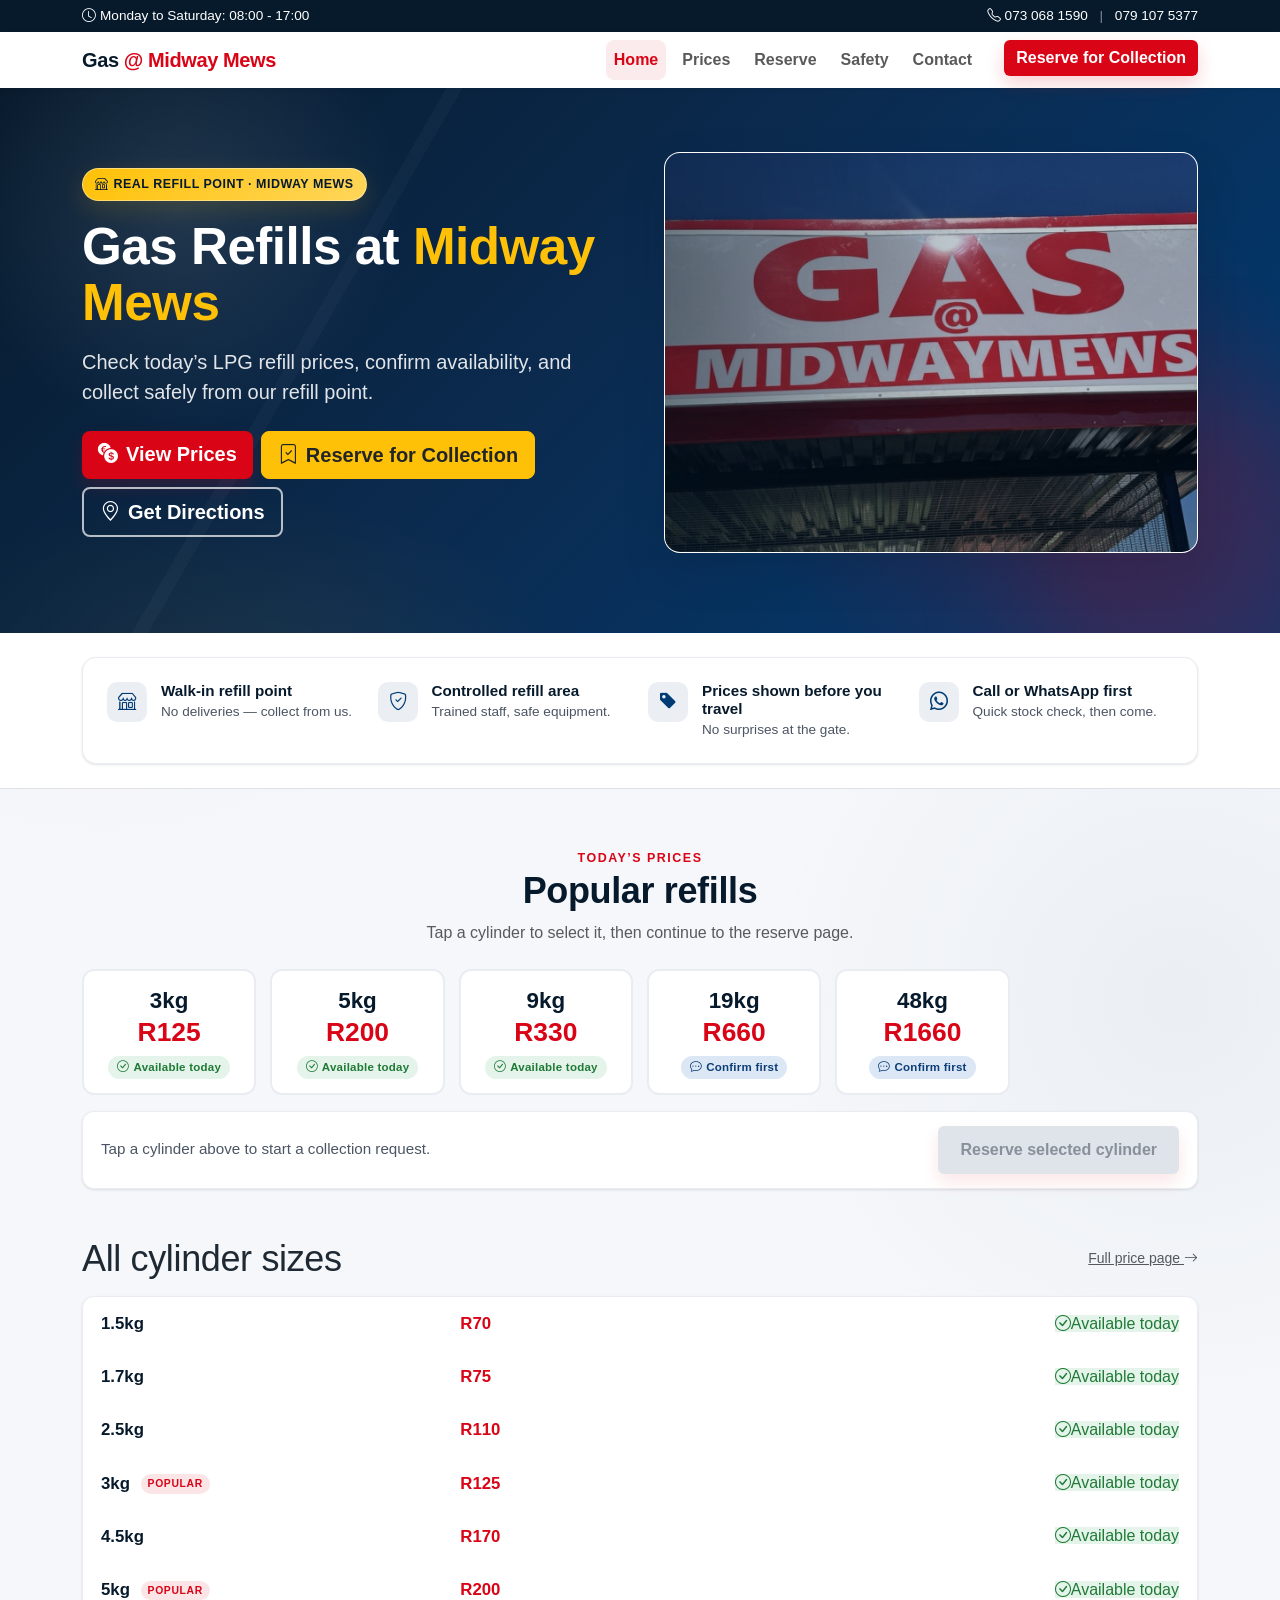
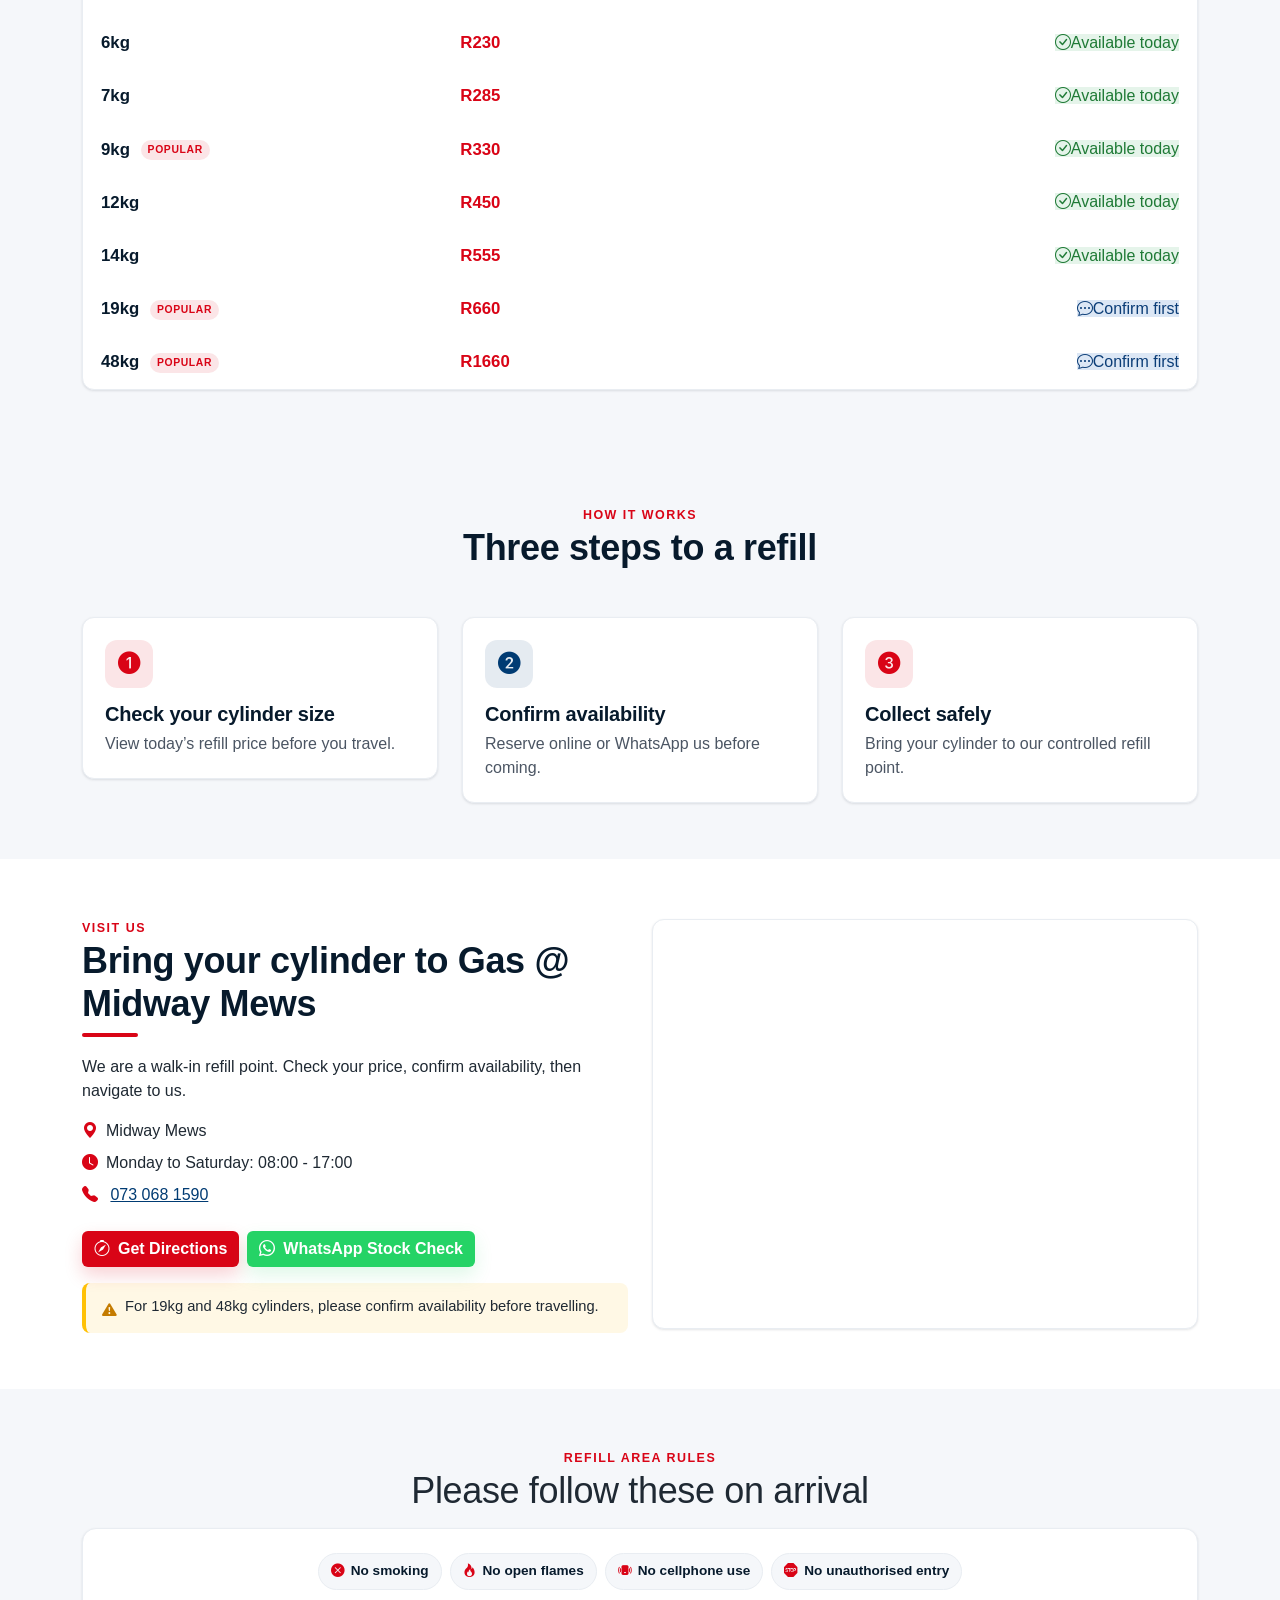
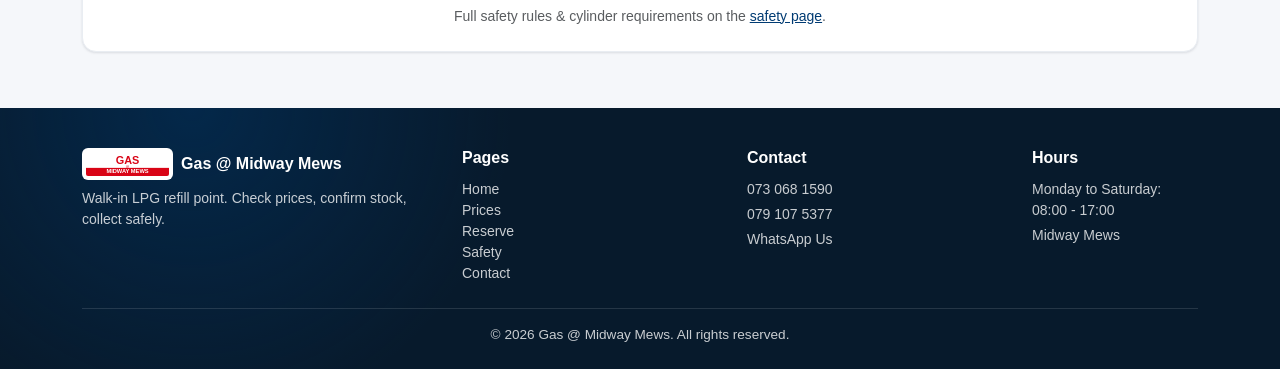
==== index.html @ 33889756 "Initial Gas at Midway Mews site" ====
<!doctype html>
<html lang="en">
<head>
<meta charset="utf-8">
<meta name="viewport" content="width=device-width, initial-scale=1">
<title>Gas Refills at Midway Mews | LPG Refill Prices &amp; Collection</title>
<meta name="description" content="View today's LPG gas refill prices at Midway Mews. Check availability, WhatsApp us, and get directions to our gas refill collection point.">
<meta name="theme-color" content="#D90416">
<link rel="canonical" href="/">
<link rel="icon" href="assets/images/favicon.svg" type="image/svg+xml">
<link rel="shortcut icon" href="assets/images/favicon.svg" type="image/svg+xml">

<meta property="og:type" content="website">
<meta property="og:title" content="Gas Refills at Midway Mews">
<meta property="og:description" content="Check today's LPG refill prices, confirm availability, and collect safely from our refill point.">
<meta property="og:image" content="assets/images/social-share-banner.png">

<link href="https://cdn.jsdelivr.net/npm/bootstrap@5.3.3/dist/css/bootstrap.min.css" rel="stylesheet">
<link href="https://cdn.jsdelivr.net/npm/bootstrap-icons@1.11.3/font/bootstrap-icons.css" rel="stylesheet">
<link href="assets/css/styles.css" rel="stylesheet">

<script type="application/ld+json">
{
  "@context": "https://schema.org",
  "@type": "LocalBusiness",
  "name": "Gas @ Midway Mews",
  "description": "LPG gas cylinder refills and exchange at Midway Mews. Check prices, confirm stock, and collect safely.",
  "telephone": "+27730681590",
  "address": { "@type": "PostalAddress", "streetAddress": "Midway Mews" },
  "geo": {
    "@type": "GeoCoordinates",
    "latitude": -25.98688339781942,
    "longitude": 28.111762832127948
  },
  "hasMap": "https://www.google.com/maps?q=-25.98688339781942,28.111762832127948",
  "openingHours": "Mo-Sa 08:00-17:00",
  "priceRange": "R70 - R1660",
  "image": "assets/images/hero-store-wide.jpg"
}
</script>
</head>
<body>

<!-- Top strip -->
<div class="top-strip">
  <div class="container d-flex justify-content-between align-items-center flex-wrap gap-2">
    <span><i class="bi bi-clock me-1"></i><span data-trading-hours>Mon-Sat 08:00 - 17:00</span></span>
    <span class="d-none d-sm-inline">
      <a href="#" data-tel="primary_phone"><i class="bi bi-telephone me-1"></i><span data-tel-display="primary_phone">073 068 1590</span></a>
      <span class="mx-2 opacity-50">|</span>
      <a href="#" data-tel="secondary_phone"><span data-tel-display="secondary_phone">079 107 5377</span></a>
    </span>
  </div>
</div>

<!-- Navbar -->
<nav class="navbar navbar-expand-md bg-white sticky-top">
  <div class="container">
    <a class="navbar-brand navbar-brand-wordmark" href="index.html" aria-label="Gas at Midway Mews home">
      Gas <span class="accent">@ Midway Mews</span>
    </a>
    <button class="navbar-toggler" type="button" data-bs-toggle="collapse" data-bs-target="#mainNav">
      <span class="navbar-toggler-icon"></span>
    </button>
    <div class="collapse navbar-collapse justify-content-end" id="mainNav">
      <ul class="navbar-nav gap-md-2">
        <li class="nav-item"><a class="nav-link" href="index.html">Home</a></li>
        <li class="nav-item"><a class="nav-link" href="prices.html">Prices</a></li>
        <li class="nav-item"><a class="nav-link" href="reserve.html">Reserve</a></li>
        <li class="nav-item"><a class="nav-link" href="safety.html">Safety</a></li>
        <li class="nav-item"><a class="nav-link" href="contact.html">Contact</a></li>
        <li class="nav-item ms-md-3"><a class="btn btn-brand-red" href="reserve.html">Reserve for Collection</a></li>
      </ul>
    </div>
  </div>
</nav>

<!-- Hero -->
<header class="hero-section">
  <div class="container">
    <div class="row align-items-center g-5">
      <div class="col-lg-6">
        <span class="hero-badge"><i class="bi bi-shop"></i> Real refill point &middot; Midway Mews</span>
        <h1>Gas Refills at <span class="text-warning">Midway Mews</span></h1>
        <p class="lead mt-3">
          Check today&rsquo;s LPG refill prices, confirm availability, and collect safely from our refill point.
        </p>
        <div class="d-flex flex-wrap gap-2 mt-4">
          <a href="#prices" class="btn btn-brand-red btn-lg"><i class="bi bi-currency-exchange me-2"></i>View Prices</a>
          <a href="reserve.html" class="btn btn-warning btn-lg fw-semibold text-dark"><i class="bi bi-bookmark-check me-2"></i>Reserve for Collection</a>
          <a href="#" data-map class="btn btn-brand-outline btn-lg"><i class="bi bi-geo-alt me-2"></i>Get Directions</a>
        </div>
      </div>
      <div class="col-lg-6">
        <figure class="hero-img-wrap m-0">
          <img src="assets/images/hero-store-wide.jpg"
               alt="Gas @ Midway Mews shop signage"
               loading="eager" decoding="async"
               width="1200" height="900">
        </figure>
      </div>
    </div>
  </div>
</header>

<!-- Trust strip -->
<section class="py-4 bg-white border-bottom">
  <div class="container">
    <div class="trust-strip">
      <div class="row g-3">
        <div class="col-6 col-md-3">
          <div class="trust-item">
            <span class="ico"><i class="bi bi-shop"></i></span>
            <div>
              <p class="label">Walk-in refill point</p>
              <p class="desc">No deliveries &mdash; collect from us.</p>
            </div>
          </div>
        </div>
        <div class="col-6 col-md-3">
          <div class="trust-item">
            <span class="ico"><i class="bi bi-shield-check"></i></span>
            <div>
              <p class="label">Controlled refill area</p>
              <p class="desc">Trained staff, safe equipment.</p>
            </div>
          </div>
        </div>
        <div class="col-6 col-md-3">
          <div class="trust-item">
            <span class="ico"><i class="bi bi-tag-fill"></i></span>
            <div>
              <p class="label">Prices shown before you travel</p>
              <p class="desc">No surprises at the gate.</p>
            </div>
          </div>
        </div>
        <div class="col-6 col-md-3">
          <div class="trust-item">
            <span class="ico"><i class="bi bi-whatsapp"></i></span>
            <div>
              <p class="label">Call or WhatsApp first</p>
              <p class="desc">Quick stock check, then come.</p>
            </div>
          </div>
        </div>
      </div>
    </div>
  </div>
</section>

<!-- Prices -->
<section id="prices">
  <div class="container">
    <div class="text-center mb-4">
      <span class="section-eyebrow">Today&rsquo;s prices</span>
      <h2 class="section-title">Popular refills</h2>
      <p class="text-muted mb-0">Tap a cylinder to select it, then continue to the reserve page.</p>
    </div>

    <!-- Popular refills (3, 5, 9, 19, 48 kg) -->
    <div id="popularGrid" class="price-grid mb-3" role="group" aria-label="Popular cylinder sizes">
      <!-- populated by app.js -->
    </div>

    <!-- Single action bar replaces per-card buttons -->
    <div class="selection-bar mb-5">
      <div class="selection-text">
        <span id="reserveSelectionLabel">Tap a cylinder above to start a collection request.</span>
      </div>
      <button type="button" id="reserveSelectedBtn" class="btn btn-reserve-selected" disabled>
        Reserve selected cylinder
      </button>
    </div>

    <!-- Full size list -->
    <div class="d-flex align-items-center justify-content-between mb-3">
      <h3 class="section-title h4 mb-0">All cylinder sizes</h3>
      <a class="small text-muted" href="prices.html">Full price page <i class="bi bi-arrow-right"></i></a>
    </div>
    <div id="allSizesList" class="size-list" role="group" aria-label="All cylinder sizes">
      <!-- populated by app.js -->
    </div>
  </div>
</section>

<!-- Three steps -->
<section>
  <div class="container">
    <div class="text-center mb-5">
      <span class="section-eyebrow">How it works</span>
      <h2 class="section-title">Three steps to a refill</h2>
    </div>
    <div class="row g-4">
      <div class="col-md-4">
        <div class="info-card">
          <div class="icon-wrap"><i class="bi bi-1-circle-fill"></i></div>
          <h5>Check your cylinder size</h5>
          <p>View today&rsquo;s refill price before you travel.</p>
        </div>
      </div>
      <div class="col-md-4">
        <div class="info-card blue">
          <div class="icon-wrap"><i class="bi bi-2-circle-fill"></i></div>
          <h5>Confirm availability</h5>
          <p>Reserve online or WhatsApp us before coming.</p>
        </div>
      </div>
      <div class="col-md-4">
        <div class="info-card">
          <div class="icon-wrap"><i class="bi bi-3-circle-fill"></i></div>
          <h5>Collect safely</h5>
          <p>Bring your cylinder to our controlled refill point.</p>
        </div>
      </div>
    </div>
  </div>
</section>

<!-- Location -->
<section id="location" class="bg-white">
  <div class="container">
    <div class="row g-4 align-items-center">
      <div class="col-md-6">
        <span class="section-eyebrow">Visit us</span>
        <h2 class="section-title">Bring your cylinder to <span data-business-name>Gas @ Midway Mews</span></h2>
        <div class="divider-red"></div>
        <p class="mb-3">
          We are a walk-in refill point. Check your price, confirm availability, then navigate to us.
        </p>
        <ul class="list-unstyled mb-4">
          <li class="mb-2"><i class="bi bi-geo-alt-fill text-brand-red me-2"></i><span data-address>Midway Mews</span></li>
          <li class="mb-2"><i class="bi bi-clock-fill text-brand-red me-2"></i><span data-trading-hours>Mon-Sat 08:00 - 17:00</span></li>
          <li class="mb-2"><i class="bi bi-telephone-fill text-brand-red me-2"></i>
            <a href="#" data-tel="primary_phone"><span data-tel-display="primary_phone">073 068 1590</span></a>
          </li>
        </ul>

        <div class="d-flex flex-wrap gap-2 mb-3">
          <a href="#" data-map class="btn btn-brand-red"><i class="bi bi-compass me-2"></i>Get Directions</a>
          <a href="#" data-wa="whatsapp_number"
             data-wa-msg="Hi Gas @ Midway Mews, I'd like to do a quick stock check before coming through. Cylinder size: "
             class="btn btn-whatsapp"><i class="bi bi-whatsapp me-2"></i>WhatsApp Stock Check</a>
        </div>

        <div class="location-note d-flex gap-2 align-items-start">
          <i class="bi bi-exclamation-triangle-fill mt-1"></i>
          <div>For 19kg and 48kg cylinders, please confirm availability before travelling.</div>
        </div>
      </div>
      <div class="col-md-6">
        <div class="rounded-xl shadow-soft overflow-hidden" style="aspect-ratio:4/3;background:#fff">
          <iframe data-map-embed src="about:blank" width="100%" height="100%"
            style="border:0" loading="lazy" title="Map to Gas @ Midway Mews"
            referrerpolicy="no-referrer-when-downgrade"></iframe>
        </div>
      </div>
    </div>
  </div>
</section>

<!-- Safety chips -->
<section>
  <div class="container">
    <div class="text-center mb-3">
      <span class="section-eyebrow">Refill area rules</span>
      <h2 class="section-title h3">Please follow these on arrival</h2>
    </div>
    <div class="trust-strip">
      <div class="safety-chips justify-content-center">
        <span class="safety-chip"><i class="bi bi-x-circle-fill"></i> No smoking</span>
        <span class="safety-chip"><i class="bi bi-fire"></i> No open flames</span>
        <span class="safety-chip"><i class="bi bi-phone-vibrate-fill"></i> No cellphone use</span>
        <span class="safety-chip"><i class="bi bi-sign-stop-fill"></i> No unauthorised entry</span>
      </div>
      <p class="small text-muted text-center mt-3 mb-0">
        Full safety rules &amp; cylinder requirements on the
        <a href="safety.html">safety page</a>.
      </p>
    </div>
  </div>
</section>

<!-- Footer -->
<footer class="site-footer">
  <div class="container">
    <div class="row g-4 align-items-start">
      <div class="col-md-4">
        <div class="d-flex align-items-center gap-2 mb-2">
          <img src="assets/images/logo-midway-mews.svg" alt="" height="32" style="height:32px;width:auto;background:#fff;border-radius:6px;padding:4px">
          <span class="fw-bold text-white" data-business-name>Gas @ Midway Mews</span>
        </div>
        <p class="small mb-0">Walk-in LPG refill point. Check prices, confirm stock, collect safely.</p>
      </div>
      <div class="col-6 col-md-3">
        <h6>Pages</h6>
        <a href="index.html" class="d-block small">Home</a>
        <a href="prices.html" class="d-block small">Prices</a>
        <a href="reserve.html" class="d-block small">Reserve</a>
        <a href="safety.html" class="d-block small">Safety</a>
        <a href="contact.html" class="d-block small">Contact</a>
      </div>
      <div class="col-6 col-md-3">
        <h6>Contact</h6>
        <p class="small mb-1"><a href="#" data-tel="primary_phone"><span data-tel-display="primary_phone">073 068 1590</span></a></p>
        <p class="small mb-1"><a href="#" data-tel="secondary_phone"><span data-tel-display="secondary_phone">079 107 5377</span></a></p>
        <p class="small mb-0"><a href="#" data-wa="whatsapp_number">WhatsApp Us</a></p>
      </div>
      <div class="col-md-2">
        <h6>Hours</h6>
        <p class="small mb-1" data-trading-hours>Mon-Sat 08:00 - 17:00</p>
        <p class="small mb-0" data-address>Midway Mews</p>
      </div>
    </div>
    <div class="copyright text-center">
      &copy; <span id="year"></span> <span data-business-name>Gas @ Midway Mews</span>. All rights reserved.
    </div>
  </div>
</footer>

<!-- Mobile sticky action bar -->
<div class="mobile-action-bar">
  <a href="#" data-tel="primary_phone"><span class="ico"><i class="bi bi-telephone-fill"></i></span>Call</a>
  <a href="#" data-wa="whatsapp_number" class="wa"><span class="ico"><i class="bi bi-whatsapp"></i></span>WhatsApp</a>
  <a href="#" data-map><span class="ico"><i class="bi bi-geo-alt-fill"></i></span>Directions</a>
</div>

<script src="https://cdn.jsdelivr.net/npm/bootstrap@5.3.3/dist/js/bootstrap.bundle.min.js"></script>
<script src="assets/js/app.js"></script>
<script>document.getElementById('year').textContent = new Date().getFullYear();</script>
</body>
</html>
---- assets/css/styles.css ----
/* =============================================================
   Gas @ Midway Mews — Brand Stylesheet
   Layered on top of Bootstrap 5.
   ============================================================= */

:root {
  --brand-red:        #D90416;
  --brand-red-dark:   #A80010;
  --brand-red-soft:   #FFF1F2;
  --brand-blue:       #003B73;
  --brand-navy:       #071A2C;
  --brand-yellow:     #FFC107;
  --brand-green:      #1f8a3d;
  --brand-whatsapp:   #25D366;
  --grey-50:          #F5F7FA;
  --grey-100:         #E9EDF2;
  --grey-200:         #CDD6E0;
  --grey-700:         #4B5563;
  --text-dark:        #1F2933;
  --surface:          #FFFFFF;
  --radius-sm:        8px;
  --radius-md:        12px;
  --radius-lg:        16px;
  --shadow-sm: 0 1px 3px rgba(7, 26, 44, 0.08), 0 1px 2px rgba(7, 26, 44, 0.04);
  --shadow-md: 0 8px 24px rgba(7, 26, 44, 0.10);
  --shadow-lg: 0 18px 44px rgba(7, 26, 44, 0.16);
  --shadow-red: 0 10px 24px rgba(217, 4, 22, 0.18);
  --transition-fast: 160ms ease;
  --transition-med: 320ms cubic-bezier(.2, .8, .2, 1);
}

/* ---------- Base ---------- */
html { scroll-behavior: smooth; }
body {
  font-family: 'Inter', -apple-system, BlinkMacSystemFont, 'Segoe UI',
               Roboto, Oxygen, Ubuntu, sans-serif;
  color: var(--text-dark);
  background:
    radial-gradient(circle at 8% 12%, rgba(217, 4, 22, 0.035), transparent 28rem),
    radial-gradient(circle at 92% 28%, rgba(0, 59, 115, 0.045), transparent 26rem),
    var(--grey-50);
  -webkit-font-smoothing: antialiased;
  overflow-x: hidden;
  padding-bottom: 88px; /* room for mobile sticky bar */
}
@media (min-width: 768px) {
  body { padding-bottom: 0; }
}

h1, h2, h3, h4, h5 {
  font-weight: 700;
  letter-spacing: -0.01em;
  color: var(--brand-navy);
}

a { color: var(--brand-blue); }
a:hover { color: var(--brand-red); }
a, button, .btn, .form-control, .form-select {
  transition:
    color var(--transition-fast),
    background-color var(--transition-fast),
    border-color var(--transition-fast),
    box-shadow var(--transition-fast),
    transform var(--transition-fast),
    opacity var(--transition-fast);
}

:focus-visible {
  outline: 3px solid rgba(217, 4, 22, 0.28);
  outline-offset: 3px;
}

/* ---------- Brand utilities ---------- */
.text-brand-red    { color: var(--brand-red) !important; }
.text-brand-blue   { color: var(--brand-blue) !important; }
.text-brand-navy   { color: var(--brand-navy) !important; }
.bg-brand-red      { background-color: var(--brand-red) !important; color: #fff; }
.bg-brand-blue     { background-color: var(--brand-blue) !important; color: #fff; }
.bg-brand-navy     { background-color: var(--brand-navy) !important; color: #fff; }
.bg-brand-grey     { background-color: var(--grey-50) !important; }

.btn-brand-red {
  background: var(--brand-red);
  color: #fff;
  border: 0;
  font-weight: 600;
  box-shadow: 0 8px 18px rgba(217, 4, 22, 0.18);
}
.btn-brand-red:hover, .btn-brand-red:focus {
  background: var(--brand-red-dark);
  color: #fff;
  transform: translateY(-1px);
  box-shadow: var(--shadow-red);
}
.btn-brand-red:active {
  transform: translateY(0);
  box-shadow: 0 4px 10px rgba(217, 4, 22, 0.16);
}
.btn-brand-outline {
  background: transparent;
  color: #fff;
  border: 2px solid rgba(255,255,255,0.7);
  font-weight: 600;
}
.btn-brand-outline:hover {
  background: #fff;
  color: var(--brand-navy);
  transform: translateY(-1px);
  box-shadow: 0 10px 22px rgba(255,255,255,0.12);
}
.btn-whatsapp {
  background: var(--brand-whatsapp);
  color: #fff;
  border: 0;
  font-weight: 600;
  box-shadow: 0 8px 18px rgba(37, 211, 102, 0.15);
}
.btn-whatsapp:hover, .btn-whatsapp:focus {
  background: #1eb858;
  color: #fff;
  transform: translateY(-1px);
  box-shadow: 0 10px 22px rgba(37, 211, 102, 0.20);
}
.btn-whatsapp:active,
.btn-brand-outline:active {
  transform: translateY(0);
  box-shadow: var(--shadow-sm);
}
.btn i {
  transition: transform var(--transition-fast);
}
.btn:hover i {
  transform: translateX(1px);
}

/* ---------- Top bar ---------- */
.top-strip {
  background: var(--brand-navy);
  color: #fff;
  font-size: 0.85rem;
  padding: 6px 0;
}
.top-strip a { color: #fff; text-decoration: none; }
.top-strip a:hover { color: var(--brand-yellow); }

.navbar-brand-wordmark {
  font-weight: 800;
  font-size: 1.25rem;
  letter-spacing: -0.02em;
  color: var(--brand-navy);
}
.navbar-brand-wordmark .accent { color: var(--brand-red); }

.navbar {
  box-shadow: var(--shadow-sm);
  transition: box-shadow var(--transition-med), background-color var(--transition-med), backdrop-filter var(--transition-med);
}
.navbar.navbar-scrolled {
  background: rgba(255,255,255,0.94) !important;
  backdrop-filter: blur(12px);
  box-shadow: 0 8px 24px rgba(7, 26, 44, 0.12);
}
.navbar .nav-link {
  border-radius: var(--radius-sm);
  font-weight: 600;
  padding-inline: 0.75rem;
  position: relative;
}
.navbar .nav-link:hover {
  background: rgba(217, 4, 22, 0.06);
}
.navbar .nav-link.active {
  color: var(--brand-red) !important;
  background: rgba(217, 4, 22, 0.08);
}

/* ---------- Hero ---------- */
.hero-section {
  background:
    radial-gradient(circle at 14% 22%, rgba(255,255,255,0.10), transparent 14rem),
    radial-gradient(circle at 82% 70%, rgba(217, 4, 22, 0.20), transparent 18rem),
    linear-gradient(135deg, var(--brand-navy) 0%, #0B2B50 48%, var(--brand-blue) 100%);
  color: #fff;
  padding: 64px 0 80px;
  position: relative;
  overflow: hidden;
}
.hero-section::before {
  content: '';
  position: absolute;
  inset: 0;
  background:
    linear-gradient(120deg, transparent 0 28%, rgba(255,255,255,0.04) 28% 29%, transparent 29% 100%),
    radial-gradient(ellipse at 18% 110%, rgba(255, 193, 7, 0.10), transparent 22rem);
  opacity: 0.7;
  pointer-events: none;
}
.hero-section::after {
  content: '';
  position: absolute;
  right: -120px; bottom: -120px;
  width: 360px; height: 360px;
  border-radius: 50%;
  background: rgba(217, 4, 22, 0.18);
  filter: blur(60px);
  pointer-events: none;
  animation: heroGlow 9s ease-in-out infinite alternate;
}
.hero-section > .container {
  position: relative;
  z-index: 1;
}
.hero-section h1 {
  color: #fff;
  font-size: clamp(2rem, 4vw, 3.25rem);
  line-height: 1.1;
}
.hero-section .lead {
  color: rgba(255,255,255,0.88);
  max-width: 540px;
}
.hero-badge {
  display: inline-flex;
  align-items: center;
  gap: 6px;
  background: linear-gradient(135deg, var(--brand-yellow), #FFD65A);
  color: var(--brand-navy);
  font-weight: 700;
  font-size: 0.78rem;
  letter-spacing: 0.04em;
  text-transform: uppercase;
  padding: 6px 12px;
  border: 1px solid rgba(255,255,255,0.40);
  border-radius: 999px;
  box-shadow: 0 8px 24px rgba(255, 193, 7, 0.14);
  margin-bottom: 18px;
}
.hero-img-wrap {
  position: relative;
  border: 1px solid rgba(255,255,255,0.18);
  border-radius: var(--radius-lg);
  overflow: hidden;
  box-shadow: var(--shadow-lg);
  background: #fff;
  aspect-ratio: 4 / 3;
  transition: transform var(--transition-med), box-shadow var(--transition-med), border-color var(--transition-med);
}
.hero-img-wrap:hover {
  border-color: rgba(255,255,255,0.34);
  box-shadow: 0 24px 56px rgba(7, 26, 44, 0.24);
  transform: translateY(-2px);
}
.hero-img-wrap::after {
  content: '';
  position: absolute;
  inset: 0;
  background: linear-gradient(180deg, transparent 55%, rgba(7, 26, 44, 0.20));
  pointer-events: none;
}
.hero-img-wrap img {
  width: 100%;
  height: 100%;
  object-fit: cover;
  display: block;
}
/* ---------- Section spacing ---------- */
section { padding: 56px 0; }
main > section:nth-child(even):not(.bg-white) {
  background:
    radial-gradient(circle at 85% 18%, rgba(0, 59, 115, 0.035), transparent 22rem),
    var(--grey-50);
}
@media (max-width: 575px) {
  section { padding: 40px 0; }
}
.section-title {
  font-size: clamp(1.6rem, 3vw, 2.25rem);
  margin-bottom: 8px;
}
.section-eyebrow {
  text-transform: uppercase;
  letter-spacing: 0.12em;
  font-weight: 600;
  font-size: 0.78rem;
  color: var(--brand-red);
}
.divider-red {
  width: 56px;
  height: 4px;
  background: linear-gradient(90deg, var(--brand-red), var(--brand-red-dark));
  border-radius: 999px;
  margin: 0 0 18px;
}

/* ---------- Price cards (selectable) ---------- */
.price-grid {
  display: grid;
  grid-template-columns: repeat(auto-fill, minmax(160px, 1fr));
  gap: 14px;
}
.price-card {
  background: #fff;
  border: 2px solid var(--grey-100);
  border-radius: var(--radius-md);
  padding: 18px 14px 14px;
  text-align: center;
  position: relative;
  cursor: pointer;
  user-select: none;
  overflow: hidden;
  transition: transform var(--transition-med), box-shadow var(--transition-med),
              border-color var(--transition-med), background-color var(--transition-med);
}
.price-card::after {
  content: '';
  position: absolute;
  inset: auto -20% -45% -20%;
  height: 70%;
  background: radial-gradient(circle, rgba(217, 4, 22, 0.12), transparent 58%);
  opacity: 0;
  pointer-events: none;
  transition: opacity var(--transition-med);
}
.price-card:hover {
  transform: translateY(-3px);
  box-shadow: var(--shadow-md), 0 0 0 1px rgba(217, 4, 22, 0.08);
  border-color: rgba(217, 4, 22, 0.28);
}
.price-card:hover::after {
  opacity: 1;
}
.price-card:focus-visible {
  outline: 0;
  border-color: var(--brand-blue);
  box-shadow: 0 0 0 3px rgba(0, 59, 115, 0.18);
}
.price-card.selected {
  border-color: var(--brand-red);
  background: linear-gradient(180deg, #fff 0%, #fff1f2 100%);
  box-shadow: var(--shadow-red);
}
.price-card.summary-updated {
  animation: selectedTap 300ms ease;
}
.price-card.selected::before {
  content: '\F26B'; /* bi-check-circle-fill */
  font-family: 'bootstrap-icons';
  position: absolute;
  top: 8px; right: 10px;
  color: var(--brand-red);
  font-size: 1.1rem;
  line-height: 1;
}
.price-card.disabled {
  opacity: 0.6;
  cursor: not-allowed;
  background: var(--grey-50);
}
.price-card.disabled:hover {
  transform: none;
  box-shadow: none;
}
.price-card .size {
  font-size: 1.4rem;
  font-weight: 800;
  color: var(--brand-navy);
  line-height: 1.1;
}
.price-card .price {
  font-size: 1.65rem;
  font-weight: 800;
  color: var(--brand-red);
  margin: 6px 0 8px;
  line-height: 1;
}
.price-card .availability {
  font-size: 0.72rem;
  font-weight: 600;
  letter-spacing: 0.02em;
  display: inline-flex;
  align-items: center;
  gap: 4px;
  padding: 3px 9px;
  border-radius: 999px;
  position: relative;
  z-index: 1;
}
.availability.available     { background: #E5F4EA; color: #1f7a36; }
.availability.low_stock     { background: #FFF4D6; color: #8a6a00; }
.availability.confirm_first { background: #DCE7F5; color: #0b3d77; }
.availability.out_of_stock  { background: #F5DCDC; color: #962020; }
.badge.bg-danger {
  background: linear-gradient(135deg, var(--brand-red), var(--brand-red-dark)) !important;
  border-radius: 999px;
  box-shadow: 0 5px 12px rgba(217, 4, 22, 0.18);
  font-size: 0.68rem;
  letter-spacing: 0.02em;
}

/* ---------- Prices page ---------- */
.prices-content {
  background: var(--grey-50);
}
.price-meta {
  background: #fff;
  border: 1px solid var(--grey-100);
  border-left: 4px solid var(--brand-red);
  border-radius: 8px;
  box-shadow: var(--shadow-sm);
  color: var(--grey-700);
  display: flex;
  flex-wrap: wrap;
  gap: 10px 22px;
  padding: 12px 16px;
  font-size: 0.92rem;
}
.price-meta span {
  display: inline-flex;
  align-items: center;
}
.price-meta i {
  color: var(--brand-red);
}
.price-section-copy {
  color: var(--grey-700);
  margin-bottom: 18px;
  max-width: 620px;
}
.price-table-card {
  background: #fff;
  border: 1px solid var(--grey-100);
  border-radius: var(--radius-md);
  box-shadow: var(--shadow-md);
  overflow: hidden;
}
.price-table {
  min-width: 680px;
}
.price-table thead th {
  background: var(--brand-navy);
  color: #fff;
  border: 0;
  font-size: 0.78rem;
  letter-spacing: 0.07em;
  padding: 16px 18px;
  text-transform: uppercase;
  white-space: nowrap;
}
.price-table tbody td {
  border-color: var(--grey-100);
  padding: 16px 18px;
  vertical-align: middle;
}
.price-table tbody tr:nth-child(even) {
  background: #FAFBFC;
}
.price-table tbody tr:hover {
  background: #FFF7F7;
}
.price-table .availability {
  font-size: 0.78rem;
  font-weight: 700;
  display: inline-flex;
  align-items: center;
  gap: 5px;
  padding: 5px 10px;
  border-radius: 999px;
  white-space: nowrap;
}
.price-table-action {
  min-width: 86px;
}
.proof-card {
  background: #fff;
  border: 1px solid var(--grey-100);
  border-radius: var(--radius-md);
  box-shadow: var(--shadow-sm);
  overflow: hidden;
  transition: transform var(--transition-med), box-shadow var(--transition-med), border-color var(--transition-med);
}
.proof-card:hover {
  transform: translateY(-2px);
  border-color: rgba(0, 59, 115, 0.18);
  box-shadow: var(--shadow-md);
}
.proof-card img {
  aspect-ratio: 4 / 3;
  display: block;
  height: auto;
  object-fit: cover;
  width: 100%;
}
.proof-card figcaption {
  color: var(--brand-navy);
  font-size: 0.86rem;
  font-weight: 700;
  padding: 10px 12px;
}
.price-final-cta {
  background:
    radial-gradient(circle at 85% 15%, rgba(217, 4, 22, 0.20), transparent 16rem),
    linear-gradient(135deg, var(--brand-navy), #0B2B50);
  color: #fff;
  border-radius: var(--radius-md);
  box-shadow: var(--shadow-md);
  padding: 32px 20px;
}
.price-final-cta h2 {
  color: #fff;
}
.price-final-cta p {
  color: rgba(255,255,255,0.82);
}
@media (max-width: 575px) {
  .price-meta {
    display: block;
  }
  .price-meta span + span {
    margin-top: 6px;
  }
  .price-table thead th,
  .price-table tbody td {
    padding: 13px 14px;
  }
}

/* CTA bar below the popular grid */
.selection-bar {
  background: #fff;
  border: 1px solid var(--grey-100);
  border-radius: var(--radius-md);
  padding: 14px 18px;
  display: flex;
  align-items: center;
  justify-content: space-between;
  flex-wrap: wrap;
  gap: 12px;
  box-shadow: var(--shadow-sm);
}
.selection-bar .selection-text {
  font-size: 0.95rem;
  color: var(--grey-700);
}
.selection-bar .selection-text strong { color: var(--brand-navy); }
.btn-reserve-selected {
  background: var(--brand-red);
  color: #fff;
  font-weight: 600;
  padding: 12px 22px;
  border: 0;
  box-shadow: 0 8px 18px rgba(217, 4, 22, 0.16);
}
.btn-reserve-selected:hover {
  background: var(--brand-red-dark);
  color: #fff;
  transform: translateY(-1px);
  box-shadow: var(--shadow-red);
}
.btn-reserve-selected:disabled {
  background: var(--grey-200);
  color: var(--grey-700);
  cursor: not-allowed;
}

/* All sizes — compact list */
.size-list {
  background: #fff;
  border: 1px solid var(--grey-100);
  border-radius: var(--radius-md);
  overflow: hidden;
  box-shadow: var(--shadow-sm);
}
.size-list .row-item {
  display: grid;
  grid-template-columns: 1.2fr 1fr 1.4fr;
  align-items: center;
  padding: 14px 18px;
  border-bottom: 1px solid var(--grey-100);
  cursor: pointer;
  transition: background-color .15s ease;
}
.size-list .row-item:last-child { border-bottom: 0; }
.size-list .row-item:hover { background: var(--grey-50); }
.size-list .row-item.selected {
  background: #fff1f2;
  border-left: 4px solid var(--brand-red);
  padding-left: 14px;
  box-shadow: inset 0 0 0 1px rgba(217, 4, 22, 0.08);
}
.size-list .row-item.disabled {
  opacity: 0.55;
  cursor: not-allowed;
}
.size-list .col-size { font-weight: 700; color: var(--brand-navy); font-size: 1.05rem; }
.size-list .col-size .pop-tag {
  display: inline-block;
  background: rgba(217, 4, 22, 0.10);
  color: var(--brand-red);
  font-size: 0.65rem;
  font-weight: 700;
  letter-spacing: 0.06em;
  text-transform: uppercase;
  padding: 2px 7px;
  border-radius: 999px;
  margin-left: 6px;
  vertical-align: middle;
}
.size-list .col-price { font-weight: 700; color: var(--brand-red); font-size: 1.05rem; }
.size-list .col-status { text-align: right; }
@media (max-width: 575px) {
  .size-list .row-item {
    grid-template-columns: 1fr 1fr;
    grid-template-areas: "size price" "status status";
    row-gap: 6px;
  }
  .size-list .col-size { grid-area: size; }
  .size-list .col-price { grid-area: price; text-align: right; }
  .size-list .col-status { grid-area: status; text-align: left; }
}

/* ---------- Info / safety cards ---------- */
.info-card {
  background: #fff;
  border-radius: var(--radius-md);
  padding: 22px;
  border: 1px solid var(--grey-100);
  box-shadow: var(--shadow-sm);
  transition: transform var(--transition-med), box-shadow var(--transition-med), border-color var(--transition-med);
}
.info-card:hover {
  transform: translateY(-2px);
  border-color: rgba(0, 59, 115, 0.16);
  box-shadow: var(--shadow-md);
}
.info-card .icon-wrap {
  width: 48px; height: 48px;
  border-radius: var(--radius-md);
  background: rgba(217, 4, 22, 0.10);
  color: var(--brand-red);
  display: flex; align-items: center; justify-content: center;
  font-size: 1.4rem;
  margin-bottom: 14px;
}
.info-card.blue .icon-wrap {
  background: rgba(0, 59, 115, 0.10);
  color: var(--brand-blue);
}
.info-card h5 { margin-bottom: 6px; }
.info-card p { color: var(--grey-700); margin: 0; }

/* ---------- Reserve page ---------- */
.reserve-section {
  background: var(--grey-50);
}
.collection-alert {
  background: #FFF4D6;
  border: 1px solid rgba(255, 193, 7, 0.45);
  border-left: 4px solid var(--brand-yellow);
  color: var(--brand-navy);
  margin-bottom: 22px;
}
.quick-size-group {
  display: flex;
  flex-wrap: wrap;
  gap: 7px;
}
.quick-size-btn {
  background: #fff;
  border: 1px solid var(--grey-200);
  border-radius: var(--radius-sm);
  color: var(--brand-navy);
  font-size: 0.84rem;
  font-weight: 700;
  min-height: 36px;
  padding: 7px 11px;
  transition: background-color .15s ease, border-color .15s ease, color .15s ease;
}
.quick-size-btn:hover,
.quick-size-btn:focus {
  border-color: var(--brand-red);
  color: var(--brand-red);
}
.quick-size-btn.active {
  background: var(--brand-red);
  border-color: var(--brand-red);
  color: #fff;
  box-shadow: 0 8px 18px rgba(217, 4, 22, 0.18);
  transform: translateY(-1px);
}
.selected-price-summary {
  background: #fff;
  border: 1px solid var(--grey-100);
  border-left: 4px solid var(--brand-red);
  border-radius: var(--radius-md);
  box-shadow: var(--shadow-sm);
  margin: 6px 0 20px;
  padding: 14px 16px;
  transition: opacity var(--transition-med), transform var(--transition-med), box-shadow var(--transition-med);
}
.selected-price-summary.summary-updated {
  box-shadow: var(--shadow-red);
  transform: translateY(-1px);
}
.selected-price-summary dl {
  display: grid;
  grid-template-columns: minmax(120px, 0.8fr) 1fr;
  gap: 7px 14px;
  margin: 0;
}
.selected-price-summary dt {
  color: var(--grey-700);
  font-size: 0.86rem;
  font-weight: 600;
}
.selected-price-summary dd {
  color: var(--brand-navy);
  font-weight: 800;
  margin: 0;
}
.selected-price-summary .summary-price {
  color: var(--brand-red);
}
.reserve-info-stack {
  display: grid;
  gap: 0;
}
.compact-info-card {
  border-radius: var(--radius-md);
  padding: 18px;
}
.compact-info-card .icon-wrap {
  width: 40px;
  height: 40px;
  border-radius: 10px;
  font-size: 1.15rem;
  margin-bottom: 10px;
}
.compact-info-card h5 {
  font-size: 1rem;
  margin-bottom: 8px;
}
.compact-info-card p,
.compact-info-card li {
  color: var(--grey-700);
  font-size: 0.93rem;
  line-height: 1.45;
}
.compact-steps {
  color: var(--grey-700);
  padding-left: 1.1rem;
}
.compact-steps li + li {
  margin-top: 5px;
}
@media (max-width: 575px) {
  .quick-size-btn {
    flex: 1 1 calc(33.333% - 7px);
  }
  .selected-price-summary dl {
    grid-template-columns: 1fr;
    gap: 2px;
  }
  .selected-price-summary dd + dt {
    margin-top: 8px;
  }
}

/* ---------- Safety page ---------- */
.safety-proof-section {
  background: #fff;
  border: 1px solid var(--grey-100);
  border-radius: var(--radius-md);
  box-shadow: var(--shadow-sm);
  padding: 22px;
}
.safety-proof-card {
  max-width: 560px;
  margin-left: auto !important;
}
.safety-proof-card img {
  max-height: 280px;
}
.safety-list {
  line-height: 1.8;
  padding-left: 1.2rem;
}
.safety-list li + li {
  margin-top: 8px;
}
.safety-checklist {
  display: grid;
  gap: 12px;
  list-style: none;
  padding-left: 0;
}
.safety-checklist li {
  align-items: flex-start;
  color: var(--grey-700);
  display: flex;
  gap: 10px;
}
.safety-checklist i {
  color: var(--brand-red);
  margin-top: 2px;
}
.why-card {
  align-items: center;
  background: #fff;
  border: 1px solid var(--grey-100);
  border-radius: var(--radius-md);
  box-shadow: var(--shadow-sm);
  display: flex;
  gap: 12px;
  height: 100%;
  padding: 16px;
  transition: transform var(--transition-med), box-shadow var(--transition-med), border-color var(--transition-med);
}
.why-card:hover {
  transform: translateY(-2px);
  border-color: rgba(217, 4, 22, 0.16);
  box-shadow: var(--shadow-md);
}
.why-card i {
  align-items: center;
  background: rgba(217, 4, 22, 0.10);
  border-radius: 10px;
  color: var(--brand-red);
  display: flex;
  flex: none;
  font-size: 1.15rem;
  height: 40px;
  justify-content: center;
  width: 40px;
}
.why-card h5 {
  font-size: 1rem;
  margin: 0;
}
.safety-whatsapp-note {
  border-left: 4px solid var(--brand-yellow);
  margin-bottom: 0;
}
@media (max-width: 991px) {
  .safety-proof-card {
    margin-left: 0 !important;
  }
}
@media (max-width: 575px) {
  .safety-proof-section {
    padding: 18px;
  }
  .why-card {
    align-items: flex-start;
  }
}

/* ---------- Contact page ---------- */
.contact-whatsapp-card {
  border-color: rgba(31, 138, 61, 0.28);
  border-left: 4px solid #25D366;
  box-shadow: var(--shadow-md);
}
.contact-whatsapp-card .icon-wrap {
  background: rgba(37, 211, 102, 0.12);
  color: #1f8a3d;
}
.contact-map-block,
.contact-proof-section {
  background: #fff;
  border: 1px solid var(--grey-100);
  border-radius: var(--radius-md);
  box-shadow: var(--shadow-sm);
  padding: 18px;
}
.contact-map-block iframe,
.rounded-xl iframe {
  display: block;
}
.contact-map-block .rounded-xl,
#location .rounded-xl {
  border: 1px solid var(--grey-100);
  border-radius: var(--radius-md);
  box-shadow: inset 0 0 0 1px rgba(255,255,255,0.65), var(--shadow-sm);
}
.contact-map-block [data-map],
#location [data-map] {
  animation: ctaPulse 950ms ease 700ms 1;
}
.contact-travel-note {
  background: #FFF4D6;
  border: 1px solid rgba(255, 193, 7, 0.45);
  border-left: 4px solid var(--brand-yellow);
  border-radius: var(--radius-md);
  color: var(--brand-navy);
  padding: 14px 16px;
}
.contact-proof-card img {
  max-height: 230px;
}
.message-template-group {
  display: flex;
  flex-wrap: wrap;
  gap: 7px;
}
.message-template-btn {
  background: #fff;
  border: 1px solid var(--grey-200);
  border-radius: var(--radius-sm);
  color: var(--brand-navy);
  font-size: 0.84rem;
  font-weight: 700;
  min-height: 34px;
  padding: 7px 10px;
  transition: background-color .15s ease, border-color .15s ease, color .15s ease;
}
.message-template-btn:hover,
.message-template-btn:focus {
  border-color: var(--brand-red);
  color: var(--brand-red);
}
.message-template-btn.active {
  background: var(--brand-red);
  border-color: var(--brand-red);
  color: #fff;
  box-shadow: 0 8px 18px rgba(217, 4, 22, 0.16);
  transform: translateY(-1px);
}
.message-flash {
  animation: messageFlash 520ms ease;
}
@media (max-width: 575px) {
  .contact-map-block,
  .contact-proof-section {
    padding: 16px;
  }
  .message-template-btn {
    flex: 1 1 100%;
    text-align: left;
  }
}

/* ---------- Forms ---------- */
.form-card {
  background: #fff;
  border: 1px solid rgba(205, 214, 224, 0.72);
  border-radius: var(--radius-lg);
  padding: 28px;
  box-shadow: var(--shadow-md);
}
.form-label { font-weight: 600; color: var(--brand-navy); }
.form-control, .form-select {
  border: 1.5px solid var(--grey-100);
  padding: 0.65rem 0.85rem;
  border-radius: var(--radius-sm);
  background-color: #fff;
}
.form-control:focus, .form-select:focus {
  border-color: var(--brand-red);
  box-shadow: 0 0 0 .18rem rgba(217, 4, 22, 0.14);
}
@media (max-width: 575px) {
  .form-card {
    padding: 22px 18px;
  }
}

/* ---------- Footer ---------- */
.site-footer {
  background:
    radial-gradient(circle at 15% 0%, rgba(0, 59, 115, 0.42), transparent 20rem),
    var(--brand-navy);
  color: rgba(255,255,255,0.78);
  padding: 40px 0 24px;
}
.site-footer h6 { color: #fff; font-weight: 700; margin-bottom: 12px; }
.site-footer a { color: rgba(255,255,255,0.78); text-decoration: none; }
.site-footer a:hover { color: var(--brand-yellow); }
.site-footer .copyright {
  border-top: 1px solid rgba(255,255,255,0.12);
  margin-top: 24px;
  padding-top: 16px;
  font-size: 0.85rem;
}

/* ---------- Mobile sticky action bar ---------- */
.mobile-action-bar {
  position: fixed;
  bottom: max(10px, env(safe-area-inset-bottom)); left: 12px; right: 12px;
  background: rgba(255,255,255,0.96);
  border: 1px solid rgba(205, 214, 224, 0.75);
  border-radius: var(--radius-lg);
  backdrop-filter: blur(12px);
  box-shadow: 0 -8px 24px rgba(7, 26, 44, 0.14);
  display: grid;
  grid-template-columns: 1fr 1fr 1fr;
  z-index: 1030;
  overflow: hidden;
}
.mobile-action-bar a {
  text-align: center;
  padding: 11px 6px;
  font-size: 0.78rem;
  font-weight: 600;
  color: var(--brand-navy);
  text-decoration: none;
  border-right: 1px solid var(--grey-100);
}
.mobile-action-bar a:last-child { border-right: 0; }
.mobile-action-bar a .ico {
  display: block;
  font-size: 1.2rem;
  margin-bottom: 2px;
  color: var(--brand-red);
}
.mobile-action-bar a.wa .ico { color: #25D366; }
.mobile-action-bar a:hover { background: var(--grey-50); }
.mobile-action-bar a:active {
  transform: scale(0.98);
}
@media (min-width: 768px) {
  .mobile-action-bar { display: none; }
}

/* ---------- Motion system ---------- */
.js .hero-badge,
.js .hero-section h1,
.js .hero-section .lead,
.js .hero-section .btn,
.js .hero-img-wrap {
  opacity: 0;
  transform: translateY(12px);
}
.js.is-loaded .hero-badge {
  animation: revealUp 420ms ease forwards 80ms;
}
.js.is-loaded .hero-section h1 {
  animation: revealUp 460ms ease forwards 150ms;
}
.js.is-loaded .hero-section .lead {
  animation: revealUp 460ms ease forwards 210ms;
}
.js.is-loaded .hero-section .btn,
.js.is-loaded .hero-img-wrap {
  animation: revealUp 500ms ease forwards 280ms;
}
.reveal-on-scroll {
  opacity: 0;
  transform: translateY(14px);
}
.reveal-on-scroll.is-visible {
  opacity: 1;
  transform: translateY(0);
  transition: opacity 460ms ease, transform 460ms ease;
}
.reserve-preview {
  background: linear-gradient(180deg, #fff, #fffafa);
  border: 1px solid var(--grey-100);
  border-left: 4px solid var(--brand-blue);
  border-radius: var(--radius-md);
  box-shadow: var(--shadow-sm);
  color: var(--grey-700);
  margin: 0 0 18px;
  padding: 14px 16px;
  transition: opacity var(--transition-med), transform var(--transition-med), box-shadow var(--transition-med);
}
.reserve-preview strong {
  color: var(--brand-navy);
}
.reserve-preview.preview-updated {
  box-shadow: var(--shadow-md);
  transform: translateY(-1px);
}

@keyframes revealUp {
  from { opacity: 0; transform: translateY(14px); }
  to { opacity: 1; transform: translateY(0); }
}
@keyframes heroGlow {
  from { transform: translate3d(0, 0, 0) scale(1); opacity: 0.72; }
  to { transform: translate3d(-16px, -10px, 0) scale(1.05); opacity: 0.92; }
}
@keyframes messageFlash {
  0% { box-shadow: 0 0 0 0 rgba(217, 4, 22, 0.18); }
  50% { box-shadow: 0 0 0 .22rem rgba(217, 4, 22, 0.16); }
  100% { box-shadow: none; }
}
@keyframes ctaPulse {
  0% { box-shadow: 0 0 0 0 rgba(217, 4, 22, 0.18); }
  60% { box-shadow: 0 0 0 .32rem rgba(217, 4, 22, 0.08); }
  100% { box-shadow: 0 8px 18px rgba(217, 4, 22, 0.18); }
}
@keyframes selectedTap {
  0% { transform: translateY(-1px) scale(1); }
  50% { transform: translateY(-3px) scale(1.015); }
  100% { transform: translateY(-1px) scale(1); }
}
@media (prefers-reduced-motion: reduce) {
  *,
  *::before,
  *::after {
    animation-duration: 0.001ms !important;
    animation-iteration-count: 1 !important;
    scroll-behavior: auto !important;
    transition-duration: 0.001ms !important;
  }
  .js .hero-badge,
  .js .hero-section h1,
  .js .hero-section .lead,
  .js .hero-section .btn,
  .js .hero-img-wrap,
  .reveal-on-scroll {
    opacity: 1 !important;
    transform: none !important;
  }
}

/* ---------- Admin ---------- */
.admin-shell {
  display: grid;
  grid-template-columns: 240px 1fr;
  min-height: 100vh;
}
@media (max-width: 767px) {
  .admin-shell { grid-template-columns: 1fr; }
}
.admin-sidebar {
  background: var(--brand-navy);
  color: #fff;
  padding: 24px 18px;
}
.admin-sidebar .brand {
  font-weight: 800;
  font-size: 1.05rem;
  margin-bottom: 24px;
}
.admin-sidebar .brand .accent { color: var(--brand-red); }
.admin-sidebar a {
  display: block;
  color: rgba(255,255,255,0.78);
  padding: 8px 12px;
  border-radius: 8px;
  text-decoration: none;
  font-size: 0.92rem;
  margin-bottom: 4px;
}
.admin-sidebar a:hover {
  background: rgba(255,255,255,0.06);
  color: #fff;
}
.admin-sidebar a.active {
  background: var(--brand-red);
  color: #fff;
}
.admin-main { padding: 28px; background: var(--grey-50); }
.admin-main h1 { font-size: 1.5rem; margin-bottom: 18px; }

.stat-card {
  background: #fff;
  border-radius: 12px;
  padding: 18px;
  box-shadow: var(--shadow-sm);
  border-left: 4px solid var(--brand-red);
}
.stat-card .label {
  font-size: 0.78rem;
  text-transform: uppercase;
  letter-spacing: 0.08em;
  color: var(--grey-700);
}
.stat-card .value {
  font-size: 1.8rem;
  font-weight: 800;
  color: var(--brand-navy);
}

.status-pill {
  display: inline-block;
  padding: 3px 10px;
  border-radius: 999px;
  font-size: 0.75rem;
  font-weight: 700;
  text-transform: uppercase;
  letter-spacing: 0.05em;
}
.status-pill.pending     { background: #FFF4D6; color: #8a6a00; }
.status-pill.confirmed   { background: #DDF1E2; color: #1f7a36; }
.status-pill.collected   { background: #DCE7F5; color: #0b3d77; }
.status-pill.cancelled   { background: #F5DCDC; color: #962020; }
.status-pill.available   { background: #DDF1E2; color: #1f7a36; }
.status-pill.low_stock   { background: #FFF4D6; color: #8a6a00; }
.status-pill.out_of_stock{ background: #F5DCDC; color: #962020; }
.status-pill.new         { background: #FFF4D6; color: #8a6a00; }
.status-pill.read        { background: #DCE7F5; color: #0b3d77; }
.status-pill.closed      { background: #E5E7EB; color: #4B5563; }

/* ---------- Image placeholder ---------- */
.placeholder-photo {
  background:
    linear-gradient(135deg, var(--brand-red) 0%, var(--brand-red-dark) 100%);
  color: #fff;
  display: flex;
  align-items: center;
  justify-content: center;
  text-align: center;
  border-radius: 14px;
  aspect-ratio: 4 / 3;
  font-weight: 700;
  letter-spacing: 0.06em;
  text-transform: uppercase;
  font-size: 1.05rem;
  padding: 20px;
}
.placeholder-photo small {
  display: block;
  font-weight: 500;
  letter-spacing: 0.02em;
  text-transform: none;
  font-size: 0.85rem;
  margin-top: 6px;
  opacity: 0.85;
}

/* ---------- Trust strip ---------- */
.trust-strip {
  background: #fff;
  border: 1px solid var(--grey-100);
  border-radius: 14px;
  padding: 24px;
  box-shadow: var(--shadow-sm);
}
.trust-item {
  display: flex;
  gap: 14px;
  align-items: flex-start;
}
.trust-item .ico {
  width: 40px; height: 40px; flex: none;
  border-radius: 10px;
  background: rgba(0, 59, 115, 0.08);
  color: var(--brand-blue);
  display: flex; align-items: center; justify-content: center;
  font-size: 1.15rem;
}
.trust-item .label {
  font-weight: 700;
  color: var(--brand-navy);
  font-size: 0.95rem;
  margin: 0 0 2px;
  line-height: 1.2;
}
.trust-item .desc {
  font-size: 0.85rem;
  color: var(--grey-700);
  margin: 0;
  line-height: 1.4;
}

/* Safety chips row */
.safety-chips {
  display: flex;
  flex-wrap: wrap;
  gap: 8px;
}
.safety-chip {
  display: inline-flex;
  align-items: center;
  gap: 6px;
  padding: 7px 12px;
  background: var(--grey-50);
  border: 1px solid var(--grey-100);
  border-radius: 999px;
  font-size: 0.85rem;
  font-weight: 600;
  color: var(--brand-navy);
}
.safety-chip i { color: var(--brand-red); }

/* Location note */
.location-note {
  background: #FFF8E5;
  border-left: 4px solid var(--brand-yellow);
  padding: 12px 16px;
  border-radius: 8px;
  font-size: 0.92rem;
  color: var(--text-dark);
}
.location-note i { color: #c47b00; }

/* ---------- Utility ---------- */
.divider-red {
  width: 56px;
  height: 4px;
  background: var(--brand-red);
  border-radius: 2px;
  margin-bottom: 18px;
}
.shadow-soft { box-shadow: var(--shadow-md); }
.rounded-xl { border-radius: 14px; }

/* ---------- Mobile fit and centering ---------- */
img,
svg,
video,
iframe {
  max-width: 100%;
}

@media (max-width: 767.98px) {
  html,
  body {
    max-width: 100%;
    overflow-x: hidden;
  }

  body {
    background-position: center top;
  }

  .container,
  .container-fluid {
    max-width: 100%;
    padding-left: 1rem;
    padding-right: 1rem;
  }

  .row > * {
    min-width: 0;
  }

  main,
  section,
  header,
  footer,
  nav {
    max-width: 100%;
    overflow-x: hidden;
    overflow-x: clip;
  }

  .top-strip .container {
    justify-content: flex-end !important;
    text-align: right;
  }

  .top-strip span {
    text-align: right;
  }

  .navbar .container {
    justify-content: space-between;
    flex-wrap: wrap;
  }

  .navbar-brand {
    max-width: calc(100vw - 5rem);
    margin-right: auto;
  }

  .navbar-brand img {
    max-width: 100%;
    height: auto !important;
  }

  .navbar-toggler {
    margin-left: auto;
  }

  .navbar-collapse {
    width: 100%;
    text-align: center;
  }

  .navbar-nav {
    align-items: center;
    padding-top: 0.75rem;
  }

  .navbar-nav .nav-item,
  .navbar-nav .btn {
    width: 100%;
  }

  .hero-section {
    text-align: center;
    padding: 46px 0 54px !important;
  }

  .hero-section .lead,
  .price-section-copy {
    margin-left: auto;
    margin-right: auto;
  }

  .hero-section .d-flex,
  .price-final-cta .d-flex,
  #location .d-flex,
  .contact-map-block .d-flex,
  .safety-whatsapp-note .d-flex {
    justify-content: center;
  }

  .hero-section .btn,
  .price-final-cta .btn,
  #location .btn,
  .contact-map-block .btn,
  .safety-whatsapp-note .btn {
    width: min(100%, 22rem);
  }

  .hero-img-wrap {
    max-width: 26rem;
    margin-left: auto !important;
    margin-right: auto !important;
  }

  .section-eyebrow {
    display: block;
    text-align: center;
  }

  .section-title,
  .price-section-copy,
  section h2,
  section h3 {
    text-align: center;
  }

  .divider-red {
    margin-left: auto;
    margin-right: auto;
  }

  .price-grid {
    grid-template-columns: minmax(0, min(100%, 22rem));
    justify-content: center;
  }

  .price-card,
  .price-table,
  .proof-card,
  .price-final-cta,
  .selection-bar,
  .size-list,
  .trust-strip,
  .contact-map-block,
  .contact-proof-section,
  .safety-proof-section {
    width: 100%;
    max-width: 100%;
  }

  .price-table {
    min-width: 0;
    table-layout: fixed;
    width: 100%;
  }

  .price-table thead th,
  .price-table tbody td {
    font-size: 0.76rem;
    padding: 10px 6px;
    white-space: normal;
  }

  .price-table .availability {
    align-items: center;
    font-size: 0.66rem;
    justify-content: center;
    line-height: 1.15;
    padding: 4px 6px;
    text-align: center;
    white-space: normal;
  }

  .price-table-action {
    min-width: 0;
    padding-left: 0.5rem;
    padding-right: 0.5rem;
  }

  .selection-bar {
    justify-content: center;
    text-align: center;
  }

  .selection-bar .btn {
    width: min(100%, 22rem);
  }

  #prices .d-flex.align-items-center.justify-content-between {
    align-items: center !important;
    flex-direction: column;
    gap: 0.35rem;
    justify-content: center !important;
    text-align: center;
  }

  .size-list .row-item {
    column-gap: 12px;
    text-align: left !important;
  }

  .size-list .col-size {
    text-align: left;
  }

  .size-list .col-price {
    text-align: right;
  }

  .size-list .col-status {
    justify-self: center;
    text-align: center;
    width: 100%;
  }

  .size-list .availability {
    justify-content: center;
  }

  .info-card,
  .compact-info-card,
  .why-card,
  .proof-card figcaption,
  .contact-travel-note,
  .location-note {
    text-align: center;
  }

  .info-card .icon-wrap,
  .compact-info-card .icon-wrap,
  .why-card i,
  .trust-item .ico {
    margin-left: auto;
    margin-right: auto;
  }

  .trust-item,
  .why-card {
    align-items: center;
    flex-direction: column;
    text-align: center;
  }

  .safety-chips,
  .message-template-group,
  .quick-size-group {
    justify-content: center;
  }

  .safety-chip {
    justify-content: center;
    text-align: center;
  }

  .contact-proof-section .row,
  .safety-proof-section .row {
    text-align: center;
  }

  .contact-proof-card,
  .safety-proof-card,
  .proof-card {
    margin-left: auto !important;
    margin-right: auto !important;
  }

  .form-card {
    margin-left: auto;
    margin-right: auto;
    max-width: 32rem;
    text-align: left;
  }

  .form-card h2,
  .form-card > p,
  .form-card .btn,
  .form-card .small.text-center {
    text-align: center;
  }

  .form-card .btn {
    width: 100%;
  }

  .btn {
    white-space: normal;
  }

  .site-footer,
  .site-footer .row,
  .site-footer .d-flex {
    text-align: center;
    justify-content: center;
  }

  .site-footer a {
    display: inline-block;
  }
}

/* Print */
@media print {
  .navbar, .top-strip, .mobile-action-bar, .site-footer, .btn { display: none !important; }
}
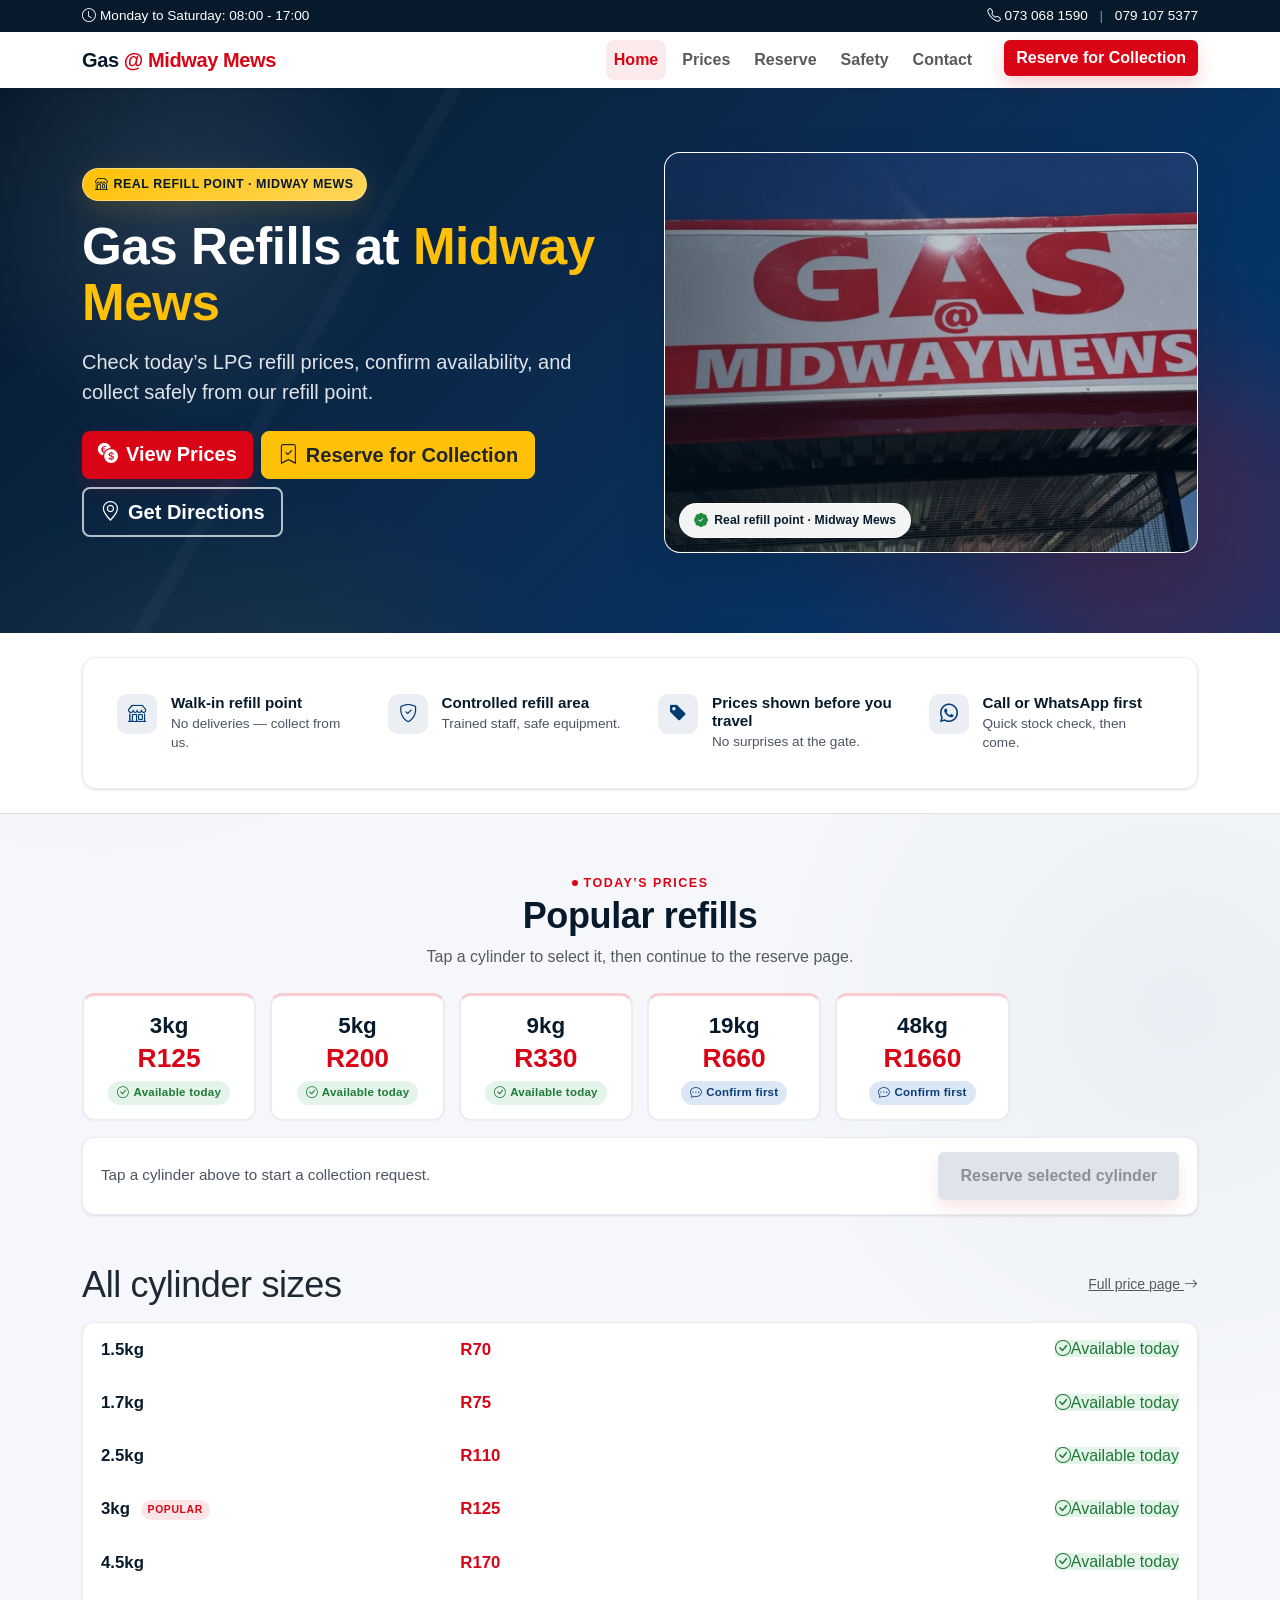
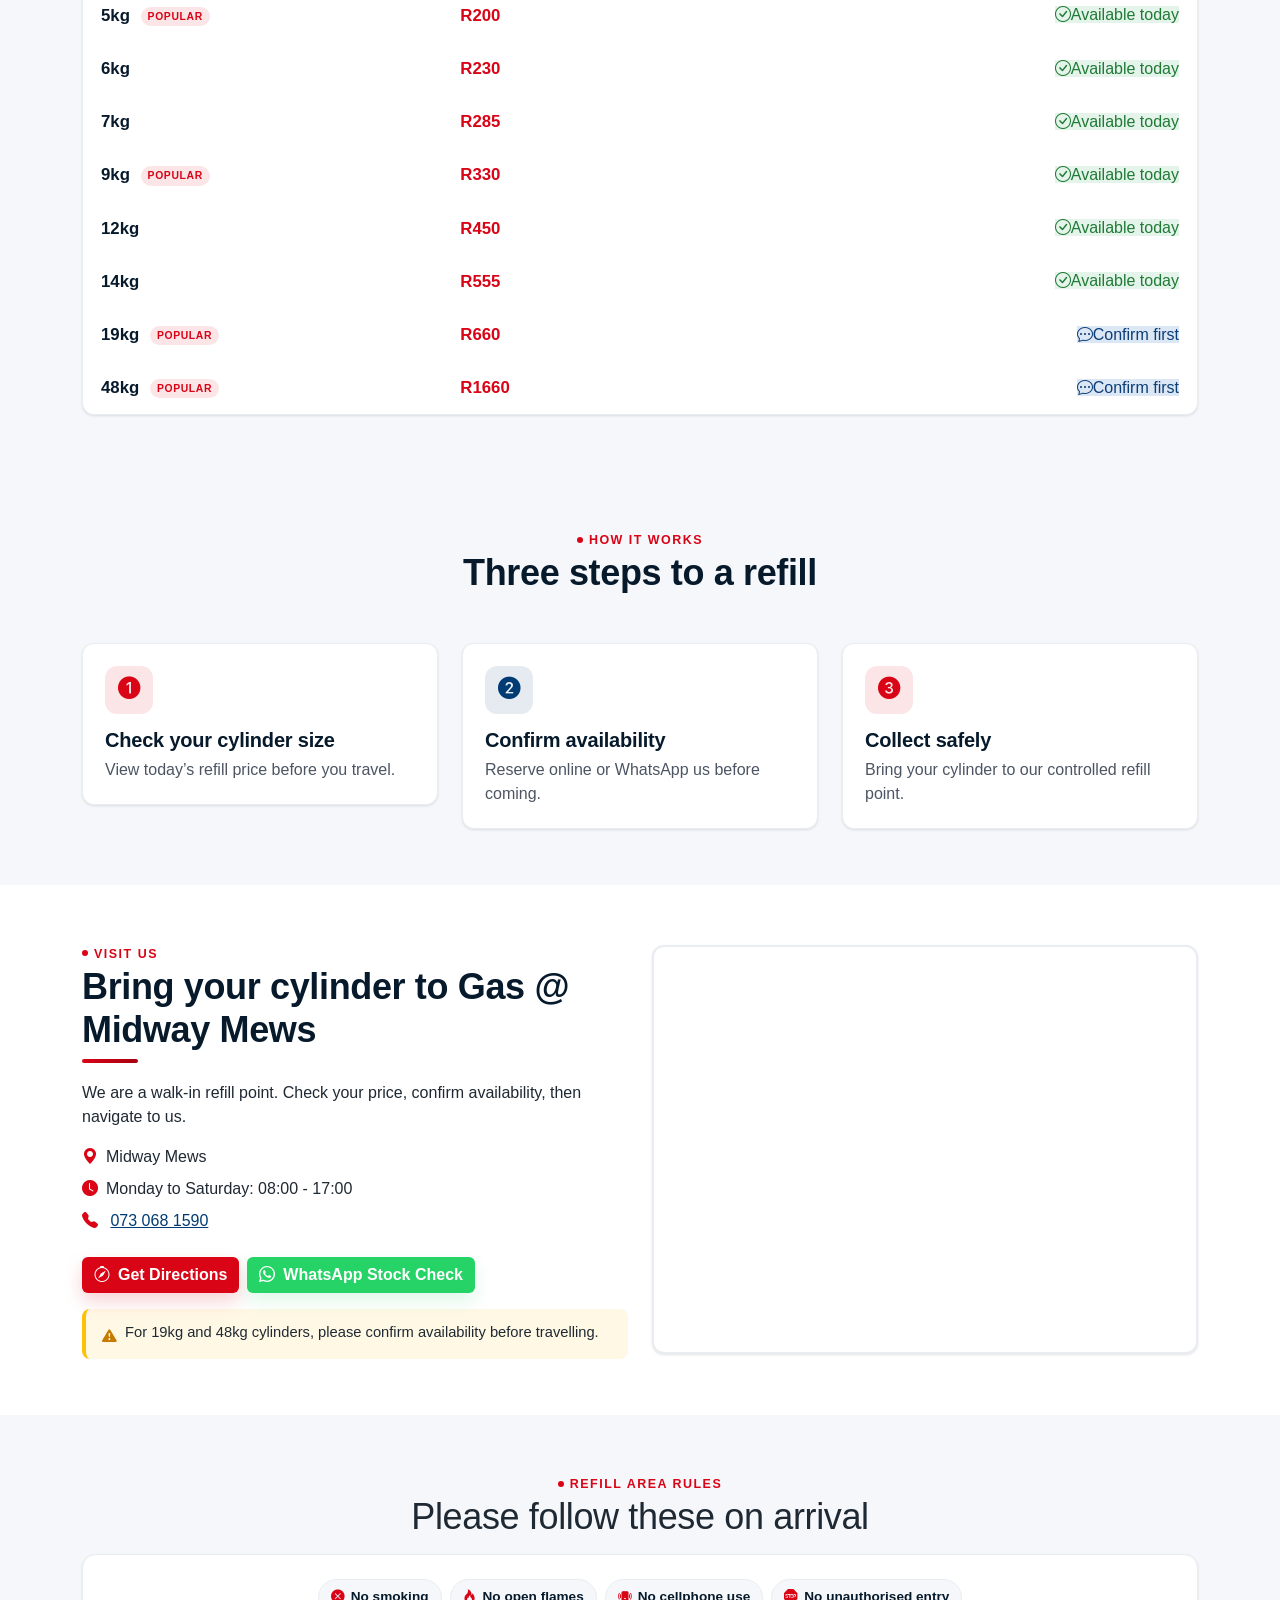
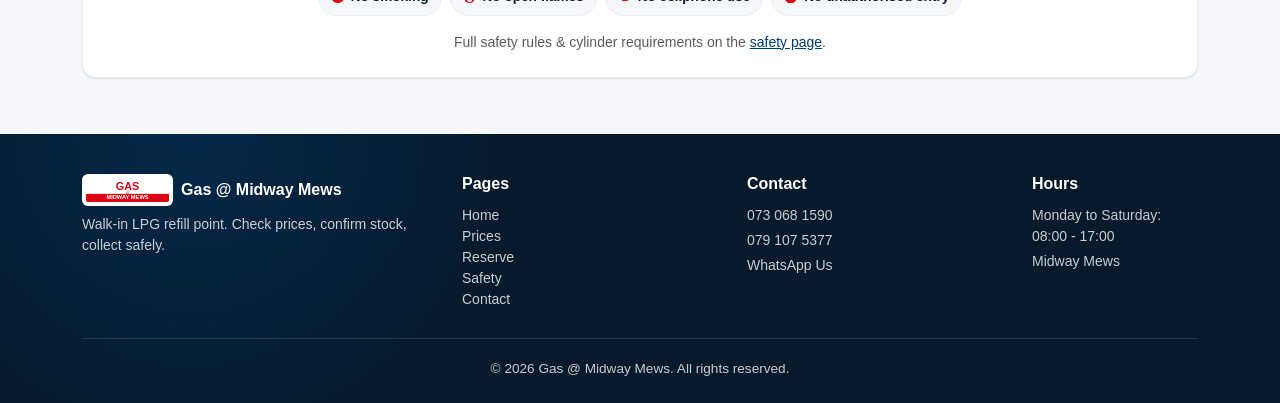
==== commit b556b32f: "Visual uplift: polish, micro-interactions, and motion across all pages - Add staggered scroll-reveal" ====
--- a/index.html
+++ b/index.html
@@ -97,6 +97,9 @@
                alt="Gas @ Midway Mews shop signage"
                loading="eager" decoding="async"
                width="1200" height="900">
+          <div class="hero-img-float-badge">
+            <i class="bi bi-patch-check-fill"></i>Real refill point &middot; Midway Mews
+          </div>
         </figure>
       </div>
     </div>
--- a/assets/css/styles.css
+++ b/assets/css/styles.css
@@ -1102,6 +1102,7 @@
     animation-iteration-count: 1 !important;
     scroll-behavior: auto !important;
     transition-duration: 0.001ms !important;
+    transition-delay: 0ms !important;
   }
   .js .hero-badge,
   .js .hero-section h1,
@@ -1287,13 +1288,6 @@
 .location-note i { color: #c47b00; }
 
 /* ---------- Utility ---------- */
-.divider-red {
-  width: 56px;
-  height: 4px;
-  background: var(--brand-red);
-  border-radius: 2px;
-  margin-bottom: 18px;
-}
 .shadow-soft { box-shadow: var(--shadow-md); }
 .rounded-xl { border-radius: 14px; }
 
@@ -1599,6 +1593,224 @@
   }
 }
 
+/* =============================================================
+   VISUAL UPLIFT — Polish, micro-interactions & motion
+   ============================================================= */
+
+/* ----- Trust items: individual hover lift within strip ----- */
+.trust-item {
+  border-radius: var(--radius-md);
+  padding: 12px 10px;
+  transition:
+    background-color var(--transition-fast),
+    transform       var(--transition-fast),
+    box-shadow      var(--transition-fast);
+}
+.trust-item:hover {
+  background: var(--grey-50);
+  box-shadow: 0 3px 10px rgba(7, 26, 44, 0.07);
+  transform: translateY(-2px);
+}
+.trust-item .ico {
+  flex-shrink: 0;
+  transition: background-color var(--transition-fast), transform var(--transition-fast);
+}
+.trust-item:hover .ico {
+  background: rgba(0, 59, 115, 0.16);
+  transform: scale(1.08);
+}
+
+/* ----- Proof card: image zoom on hover ----- */
+.proof-card img {
+  transition: transform 520ms cubic-bezier(.2, .8, .2, 1);
+}
+.proof-card:hover img {
+  transform: scale(1.04);
+}
+
+/* ----- Hero image: floating "Real refill point" badge ----- */
+.hero-img-float-badge {
+  position: absolute;
+  bottom: 14px;
+  left: 14px;
+  z-index: 3;
+  display: inline-flex;
+  align-items: center;
+  gap: 6px;
+  padding: 6px 14px;
+  background: rgba(255, 255, 255, 0.95);
+  backdrop-filter: blur(8px);
+  -webkit-backdrop-filter: blur(8px);
+  border: 1px solid rgba(255, 255, 255, 0.65);
+  border-radius: 999px;
+  font-size: 0.76rem;
+  font-weight: 700;
+  color: var(--brand-navy);
+  letter-spacing: 0.01em;
+  box-shadow: 0 4px 14px rgba(7, 26, 44, 0.14);
+  pointer-events: none;
+}
+.hero-img-float-badge i {
+  color: var(--brand-green);
+  font-size: 0.88rem;
+}
+
+/* ----- Staggered scroll-reveal: price-grid direct children ----- */
+.price-grid > .reveal-on-scroll.is-visible:nth-child(2) { transition-delay:  60ms; }
+.price-grid > .reveal-on-scroll.is-visible:nth-child(3) { transition-delay: 120ms; }
+.price-grid > .reveal-on-scroll.is-visible:nth-child(4) { transition-delay: 180ms; }
+.price-grid > .reveal-on-scroll.is-visible:nth-child(5) { transition-delay: 240ms; }
+
+/* Stagger for side-by-side info-card / why-card rows */
+.row > [class*="col"]:nth-child(2) > .info-card.reveal-on-scroll.is-visible,
+.row > [class*="col"]:nth-child(2) > .why-card.reveal-on-scroll.is-visible  { transition-delay:  80ms; }
+.row > [class*="col"]:nth-child(3) > .info-card.reveal-on-scroll.is-visible,
+.row > [class*="col"]:nth-child(3) > .why-card.reveal-on-scroll.is-visible  { transition-delay: 160ms; }
+.row > [class*="col"]:nth-child(4) > .info-card.reveal-on-scroll.is-visible,
+.row > [class*="col"]:nth-child(4) > .why-card.reveal-on-scroll.is-visible  { transition-delay: 240ms; }
+.row > [class*="col"]:nth-child(5) > .info-card.reveal-on-scroll.is-visible,
+.row > [class*="col"]:nth-child(5) > .why-card.reveal-on-scroll.is-visible  { transition-delay: 320ms; }
+.row > [class*="col"]:nth-child(6) > .info-card.reveal-on-scroll.is-visible,
+.row > [class*="col"]:nth-child(6) > .why-card.reveal-on-scroll.is-visible  { transition-delay: 400ms; }
+
+/* ----- Price table: header shadow for contrast ----- */
+.price-table thead th {
+  box-shadow: 0 2px 0 rgba(0, 0, 0, 0.12);
+}
+
+/* ----- Safety: danger variant for prohibition cards ----- */
+.info-card.danger .icon-wrap {
+  background: rgba(217, 4, 22, 0.12);
+  color: var(--brand-red);
+}
+.info-card.danger {
+  border-top: 3px solid rgba(217, 4, 22, 0.40);
+}
+.info-card.danger:hover {
+  border-color: rgba(217, 4, 22, 0.24);
+  box-shadow: 0 8px 24px rgba(217, 4, 22, 0.09);
+}
+
+/* ----- Popular price grid: subtle premium top accent ----- */
+#popularPriceGrid .price-card,
+#popularGrid .price-card {
+  border-top-width: 3px;
+  border-top-color: rgba(217, 4, 22, 0.20);
+}
+#popularPriceGrid .price-card:hover,
+#popularGrid .price-card:hover {
+  border-top-color: rgba(217, 4, 22, 0.55);
+}
+#popularPriceGrid .price-card.selected,
+#popularGrid .price-card.selected {
+  border-top-color: var(--brand-red);
+}
+
+/* ----- Contact: WhatsApp card hover emphasis ----- */
+.contact-whatsapp-card:hover {
+  box-shadow: var(--shadow-md), 0 0 0 3px rgba(37, 211, 102, 0.14);
+}
+
+/* ----- Map block: stronger iframe frame ----- */
+.contact-map-block .rounded-xl,
+#location .rounded-xl {
+  border: 2px solid var(--grey-100);
+  overflow: hidden;
+}
+
+/* ----- Form card: premium shadow ----- */
+.form-card {
+  box-shadow: 0 12px 32px rgba(7, 26, 44, 0.10), 0 2px 8px rgba(7, 26, 44, 0.05);
+}
+
+/* ----- Form focus: tinted background ----- */
+.form-control:focus,
+.form-select:focus {
+  background: #FFFBFB;
+}
+
+/* ----- Why-cards: column layout with icon on top ----- */
+.why-card {
+  flex-direction: column;
+  align-items: flex-start;
+  gap: 10px;
+}
+.why-card h5 {
+  margin: 0;
+}
+@media (max-width: 575px) {
+  .why-card { align-items: center; }
+}
+
+/* ----- Button: clear press feedback ----- */
+.btn-brand-red:active  { transform: translateY(0) scale(0.985); }
+.btn-whatsapp:active   { transform: translateY(0) scale(0.985); }
+.btn-brand-outline:active { transform: translateY(0) scale(0.985); }
+
+/* ----- Nav Reserve CTA: subtle pulse on first load ----- */
+.js.is-loaded .navbar .btn-brand-red {
+  animation: ctaPulse 950ms ease 1.2s 1;
+}
+
+/* ----- Mobile action bar: icon scale on press ----- */
+.mobile-action-bar a:active .ico {
+  transform: scale(0.88);
+  transition: transform 100ms ease;
+}
+
+/* ----- Section eyebrow: red dot accent ----- */
+.section-eyebrow::before {
+  content: '';
+  display: inline-block;
+  width: 6px;
+  height: 6px;
+  background: var(--brand-red);
+  border-radius: 50%;
+  margin-right: 6px;
+  vertical-align: middle;
+  position: relative;
+  top: -1px;
+}
+
+/* ----- Size list rows: hover background matches brand ----- */
+.size-list .row-item:hover {
+  background: var(--grey-50);
+  border-left: 3px solid rgba(217, 4, 22, 0.18);
+  padding-left: 15px;
+}
+.size-list .row-item.selected {
+  border-left: 4px solid var(--brand-red);
+}
+/* Undo border-left on hover for already-selected rows */
+.size-list .row-item.selected:hover {
+  border-left: 4px solid var(--brand-red);
+  padding-left: 14px;
+}
+
+/* ----- Alert: collection-only refinement ----- */
+.collection-alert {
+  border-radius: var(--radius-md);
+  box-shadow: var(--shadow-sm);
+}
+
+/* ----- Compact info sidebar cards: divider between cards ----- */
+.reserve-info-stack .compact-info-card {
+  border-bottom: 1px solid var(--grey-100);
+}
+.reserve-info-stack .compact-info-card:last-child {
+  border-bottom: 0;
+}
+
+/* ----- Footer: logo area slight gap ----- */
+.site-footer .copyright {
+  margin-top: 28px;
+  padding-top: 20px;
+}
+
+/* =============================================================
+   Print
+   ============================================================= */
+
 /* Print */
 @media print {
   .navbar, .top-strip, .mobile-action-bar, .site-footer, .btn { display: none !important; }
